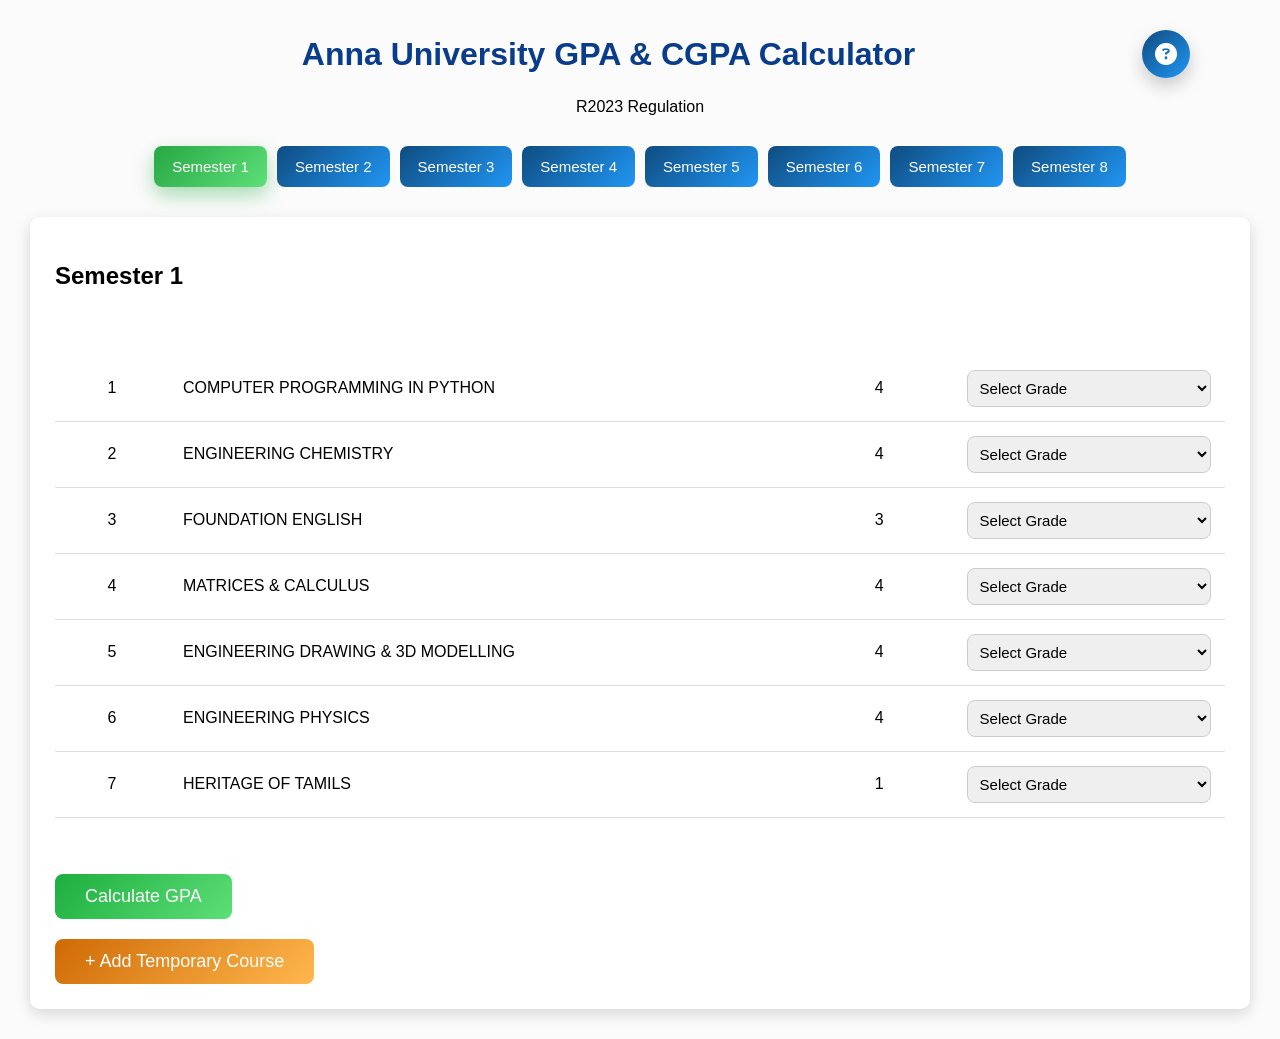
==== index.html @ ea090b00 "Add files via upload" ====
<!DOCTYPE html>
<html lang="en">

<head>

    <meta charset="UTF-8">

    <meta name="viewport" content="width=device-width, initial-scale=1.0">

    <title>Industrial Engineering CGPA Calculator</title>

    <link rel="stylesheet" href="style.css">
    <link rel="stylesheet"
    href="https://cdnjs.cloudflare.com/ajax/libs/font-awesome/6.7.2/css/all.min.css">
</head>



<body>

  <div class="container">

      <header class="top-header">

      <h1>Anna University GPA & CGPA Calculator</h1>

      <a href="guide.html" class="help-icon" target="_blank">
          <i class="fa-solid fa-circle-question"></i>
      </a>

      </header>

      </div>
      <p>R2023 Regulation</p>
      <div class="semester-tabs">

        <button class="sem-btn" onclick="showSemester(1)">Semester 1</button>
        <button class="sem-btn" onclick="showSemester(2)">Semester 2</button>
        <button class="sem-btn" onclick="showSemester(3)">Semester 3</button>
        <button class="sem-btn" onclick="showSemester(4)">Semester 4</button>
        <button class="sem-btn" onclick="showSemester(5)">Semester 5</button>
        <button class="sem-btn" onclick="showSemester(6)">Semester 6</button>
        <button class="sem-btn" onclick="showSemester(7)">Semester 7</button>
        <button class="sem-btn" onclick="showSemester(8)">Semester 8</button>

      </div>

      <div class="content" id="content"> </div>
      <div id="summary"></div>
  </div>
  <script src="data.js"></script>
  <script src="script.js"></script>

</body>



</html>
---- style.css ----
body{

    margin:0;
    padding:30px;
    background:#9f9f9f0a;
    font-family: 'Segoe UI', Tahoma, Geneva, Verdana, sans-serif;

}

.container{
    width:100%;
    max-width:1100px;
    margin:auto;

}

h1{

    text-align:center;
    color:#093c8a;

}

p{

    text-align:center;

}

.semester-tabs{

    display:flex;
    flex-wrap:wrap;
    justify-content:center;
    gap:10px;
    margin-top:30px;

}

.semester-tabs button{

    padding:12px 18px;
    border:none;
    border-radius:8px;
    cursor:pointer;
    font-size:15px;
    color:white;
    transition:all .3s ease;
    background:linear-gradient(135deg,#0f4c81,#2196f3);

}

.semester-tabs button:hover{

    transform:translateY(-3px);

    box-shadow:0 8px 10px rgba(0, 0, 0, 0.122);

}
.semester-tabs button:active{
    transform:scale(0.98);

}
.sem-btn.active{

    background:linear-gradient(135deg,#28a745,#5ddf78);

    box-shadow:0 8px 20px rgba(40,167,69,.4);

}
.content{

    margin-top:30px;
    background:white;
    padding:25px;
    border-radius:10px;
    box-shadow:0px 5px 15px rgba(0,0,0,.15);

}
.calculate-btn{

    margin-top:20px;
    padding:12px 30px;
    font-size:18px;
    border:none;
    color:white;
    border-radius:8px;
    cursor:pointer;
    background:linear-gradient(135deg,#0aa72eeb,#5ddf78);
}

.calculate-btn:hover{
    transform:translateY(-3px);
    background:#218838;

}
.calculate-btn:active{
    transform:scale(0.98);
}
.subjects-table{

    width:100%;
    border-collapse:collapse;
    margin-top:20px;

}

.subjects-table th{

    background:linear-gradient(135deg,#1669ac);
    color:white;
    padding:14px;

}

.subjects-table td{

    padding:14px;
    border-bottom:1px solid #ddd;

}

.subjects-table tr:hover{

    background:#f5f9ff;

}
.stats-container{

    display:flex;
    justify-content:space-between;
    gap:20px;
    margin-top:20px;

}

.stat-card{

    flex:1;

    background:linear-gradient(135deg,#0f4c81,#176fbd,#1872c1);
    color:white;

    padding:10px;

    border-radius:15px;

    text-align:center;
    height:90%;

    box-shadow:0 8px 20px rgba(0,0,0,.2);

    transition:.3s;

}

.stat-card:hover{

    transform:translateY(-2px);

    box-shadow:0 12px 25px rgba(0,0,0,.3);

}

.stat-label{

    font-size:17px;

    opacity:.9;

}

.stat-value{

    font-size:17px;

    font-weight:bold;

}
.grade{

    width:100%;
    padding:8px;

    border-radius:8px;

    border:1px solid #ccc;

    font-size:15px;

    cursor:pointer;

}
.result-card{

    margin-top:30px;

    background:white;

    border-radius:12px;

    padding:25px;

    box-shadow:0 8px 20px rgba(0,0,0,.15);

}

.gpa-number{

    font-size:55px;

    color:#28a745;

    font-weight:bold;

    margin:20px 0;

}
.summary-card{

    margin-top:30px;

}

.summary-grid{

    display:grid;

    grid-template-columns:repeat(4,1fr);

    gap:16px;

    margin-top:20px;

}
.semester-card{


    border-radius:14px;

    padding:16px;

    border:1px solid #e7edf5;

    box-shadow:0 5px 18px rgba(0,0,0,.08);

    text-align:center;

    transition:.3s;

}
.semester-card:not(.pending){

    background:linear-gradient(135deg,#0f4c81,#2196f3);
    color:white;

}
.semester-card:hover{

    transform:translateY(-5px);

    box-shadow:0 12px 24px rgba(0,0,0,.25);

}
.semester-gpa{
    font-weight:bold;
    font-size:26px;
    margin:8px 0 8px;

}
.semester-card p{

    margin:0;

    font-size:15px;

    opacity:.9;

}
.pending{

    background:#f3f4f6;
    color:#666;

}
.cgpa-card{
    margin:40px auto 0;
    padding:35px;
    border-radius:20px;
    background:linear-gradient(135deg,#0f4c81,#2196f3);
    color:white;
    text-align:center;
    box-shadow:0 10px 25px rgba(0,0,0,.2);
}

.cgpa-number{

    font-size:35px;

    font-weight:bold;

    margin:15px 0;

}
.cgpa-title{

    font-size:40px;
    font-weight:semi-bold;
    opacity:.9;

}
.add-course-btn{
    margin-top:20px;
    padding:12px 30px;
    font-size:18px;
    border:none;
    color:white;
    border-radius:8px;
    cursor:pointer;
    background:linear-gradient(135deg,#cf6a06,#ffb74d);
}


.add-course-btn:hover{

    transform:translateY(-3px);
    background:#cf6a06

}
.course-form{

    margin-top:25px;
    padding:22px;

    background:white;

    border-radius:14px;

    border:1px solid #d9e6f5;

    box-shadow:0 6px 18px rgba(0,0,0,.08);

}

.course-form h3{

    margin-top:0;
    color:#0f4c81;

}

.course-row{

    display:flex;
    gap:18px;
    align-items:flex-end;
    flex-wrap:wrap;

}

.input-group{

    display:flex;
    flex-direction:column;
    flex:1;
    min-width:180px;

}

.input-group label{

    font-weight:600;
    margin-bottom:6px;
    color:#444;

}

.input-group input,
.input-group select{

    padding:10px 12px;

    border:1px solid #cfd8e3;

    border-radius:8px;

    font-size:15px;

    outline:none;

    transition:.3s;

}

.input-group input:focus,
.input-group select:focus{

    border-color:#2196f3;

    box-shadow:0 0 0 3px rgba(33,150,243,.15);

}

.save-course-btn{

    margin-top:20px;

    padding:12px 28px;

    border:none;

    border-radius:8px;

    cursor:pointer;

    color:white;

    font-size:15px;

    font-weight:600;

    background:linear-gradient(135deg,#0f4c81,#2196f3);

    transition:.3s;

}

.save-course-btn:hover{

    transform:translateY(-2px);

    box-shadow:0 8px 18px rgba(33,150,243,.35);

}
.delete-btn{

    background:linear-gradient(135deg,#ff5f6d,#c81d25);

    color:white;

    border:none;

    width: 90px;

    padding:8px 14px;

    border-radius:8px;

    cursor:pointer;

    transition:.3s;

}

.delete-btn:hover{

    background:linear-gradient(135deg,#ff6b6b,#d63031);

    transform:translateY(-2px);

}
.delete-btn:active{

    transform:scale(.97);

}
.center{
    text-align:center;
}

.left{
    text-align:left;
}
.top-icons{

    position:absolute;

    top:20px;

    right:30px;

}

.help-icon{

    width:50px;

    height:50px;

    display:flex;

    justify-content:center;

    align-items:center;

    text-decoration:none;

    font-size:24px;

    color:white;

    border-radius:50%;

    background:linear-gradient(135deg,#0f4c81,#2196f3);

    box-shadow:0 8px 18px rgba(0,0,0,.2);

    transition:.3s;

}

.help-icon:hover{

    transform:translateY(-3px) scale(1.08);

    box-shadow:0 12px 25px rgba(0,0,0,.25);

}
.top-header{

    display:flex;
    justify-content:space-between;
    align-items:center;
    flex-wrap:wrap;

    gap:15px;

    margin-bottom:20px;

}

.top-header h1{

    margin:0;
    flex:1;

}

.help-icon{

    width:48px;
    height:48px;

    display:flex;
    justify-content:center;
    align-items:center;

    border-radius:50%;

    background:linear-gradient(135deg,#0f4c81,#2196f3);

    color:white;

    text-decoration:none;

    font-size:22px;

    flex-shrink:0;

}

.help-icon:hover{

    transform:scale(1.08);

}
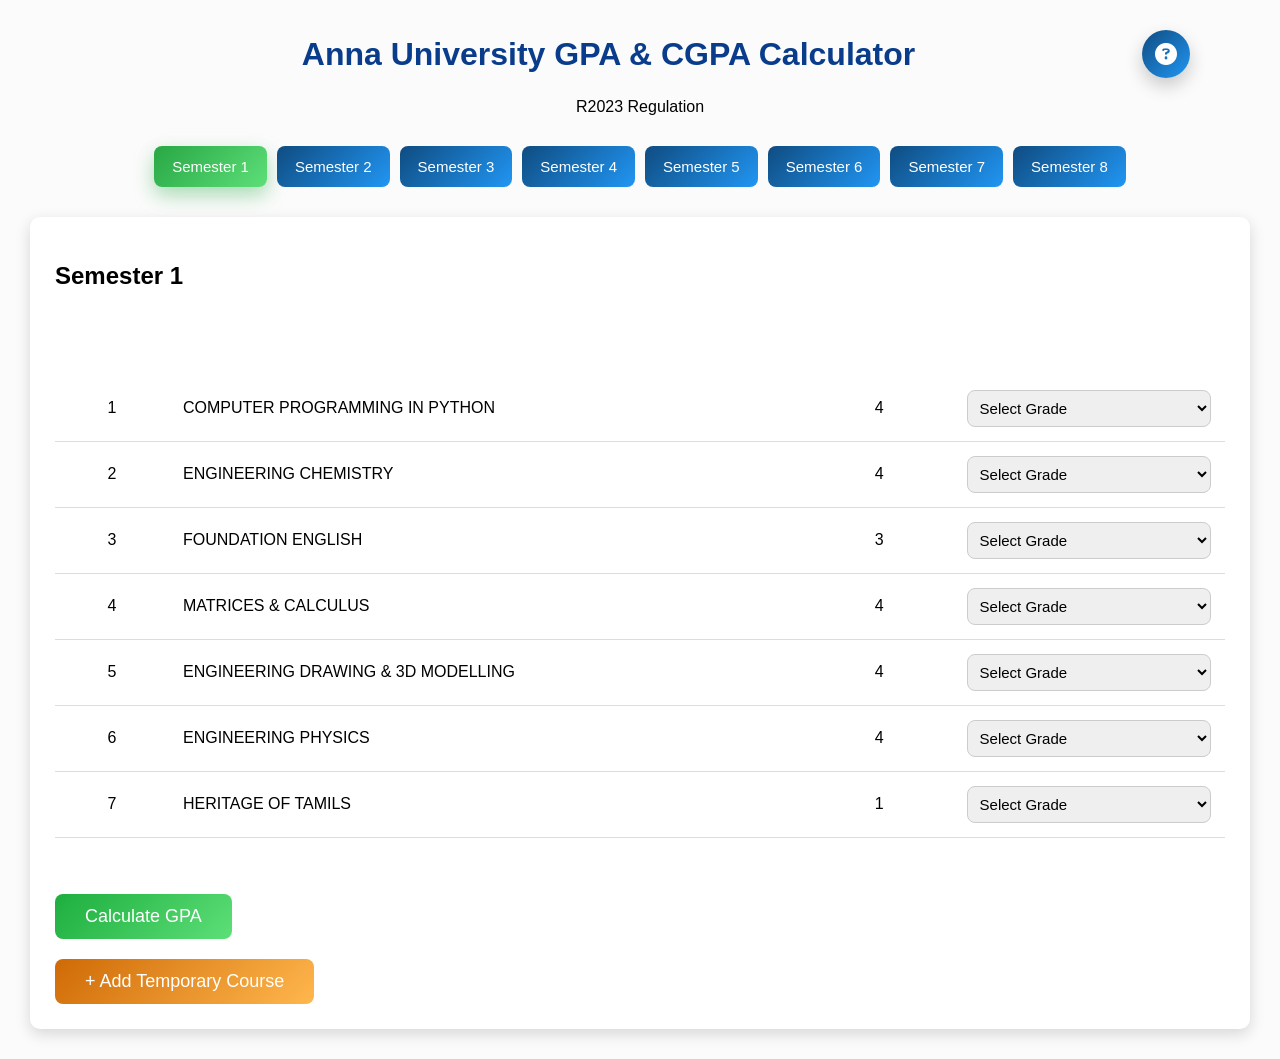
==== commit 97a4ea73: "Fix HTML formatting and ensure proper structure" ====
--- a/index.html
+++ b/index.html
@@ -55,4 +55,4 @@
 
 
 
-</html>+</html>
--- a/style.css
+++ b/style.css
@@ -121,17 +121,15 @@
 }
 
 .subjects-table tr:hover{
-
+ 
     background:#f5f9ff;
 
 }
 .stats-container{
-
-    display:flex;
-    justify-content:space-between;
+    display:grid;
+    grid-template-columns:repeat(3,1fr);
     gap:20px;
     margin-top:20px;
-
 }
 
 .stat-card{
@@ -563,4 +561,107 @@
 
     transform:scale(1.08);
 
-}+}
+.table-responsive{
+    width:100%;
+    overflow-x:auto;
+}
+/* ==========================
+   MOBILE RESPONSIVE
+========================== */
+@media (max-width: 768px) {
+
+    body{
+        padding:15px;
+    }
+
+    h1{
+        font-size:34px;
+        line-height:1.2;
+        margin-bottom:8px;
+    }
+
+    p{
+        font-size:16px;
+    }
+
+    /* Help button */
+    .help-btn{
+        position:fixed;
+        top:15px;
+        right:15px;
+        width:48px;
+        height:48px;
+        z-index:999;
+    }
+
+    /* Semester buttons */
+    .semester-tabs{
+        gap:10px;
+    }
+
+    .semester-tabs button{
+        width:130px;
+        font-size:15px;
+    }
+
+    /* Main white card */
+    .content{
+        padding:18px;
+        overflow-x:auto;
+    }
+
+    /* Tables */
+    .subjects-table{
+        min-width:600px;
+    }
+
+    /* GPA cards */
+    .stats-container{
+        display:flex;
+        flex-direction:column;
+        gap:15px;
+    }
+
+    .stat-card{
+        width:100%;
+    }
+
+    /* Dashboard */
+    .summary-grid{
+        grid-template-columns:repeat(2,1fr);
+        gap:12px;
+    }
+
+    .semester-card{
+        padding:14px;
+    }
+
+    /* CGPA Card */
+    .cgpa-card{
+        padding:25px;
+    }
+
+    .cgpa-title{
+        font-size:32px;
+    }
+
+    .cgpa-number{
+        font-size:45px;
+    }
+
+    /* Add Course form */
+    .course-row{
+        flex-direction:column;
+    }
+
+    .input-group{
+        width:100%;
+    }
+
+    .save-course-btn,
+    .calculate-btn,
+    .add-course-btn{
+        width:100%;
+    }
+}
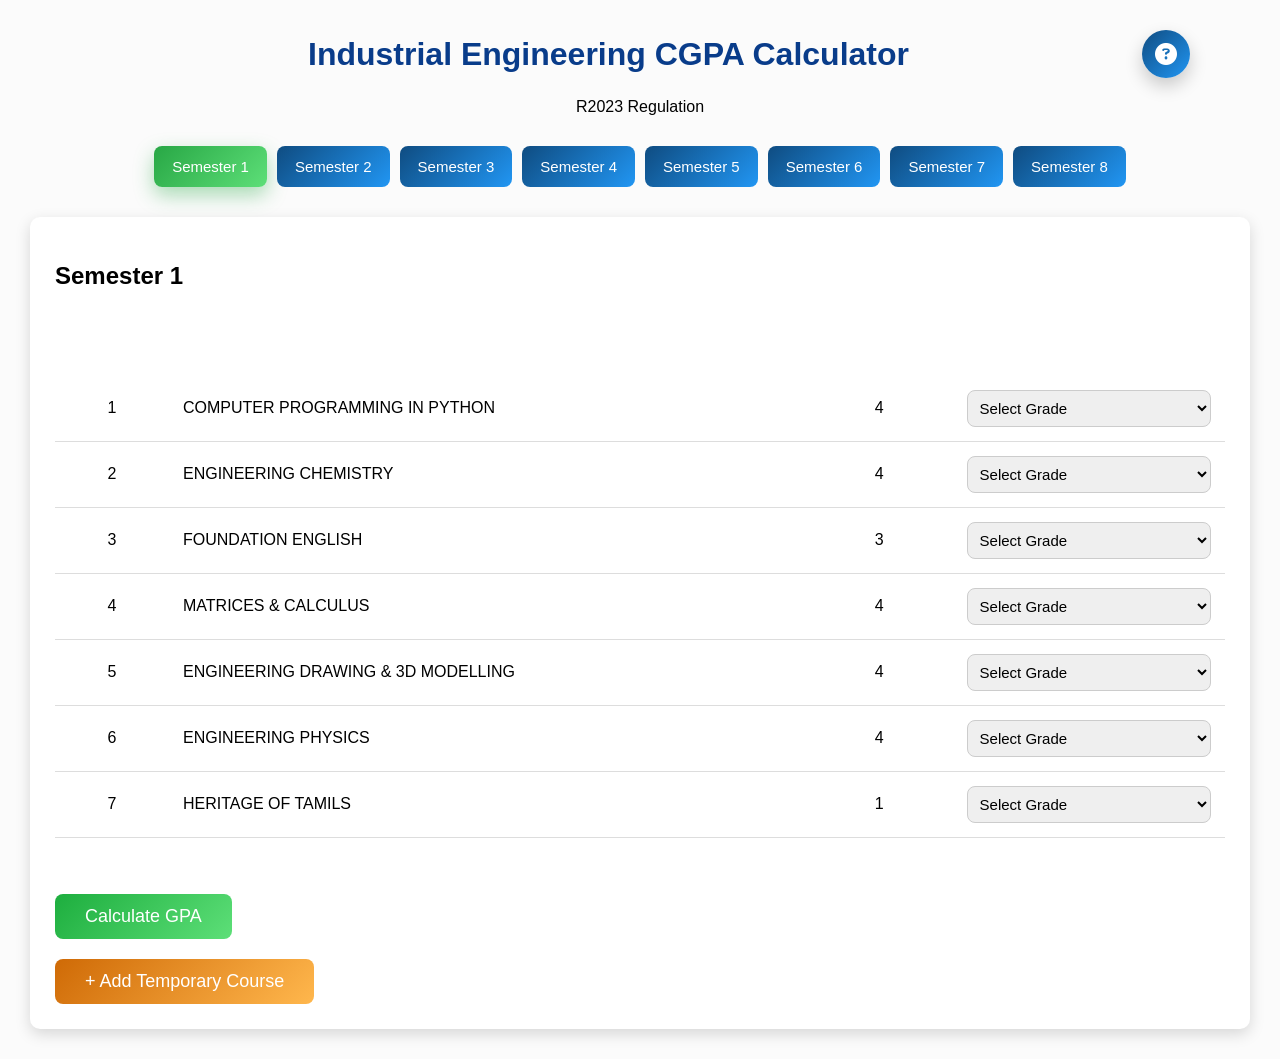
==== commit 5dbed288: "Fix header title in index.html" ====
--- a/index.html
+++ b/index.html
@@ -22,7 +22,7 @@
 
       <header class="top-header">
 
-      <h1>Anna University GPA & CGPA Calculator</h1>
+      <h1>Industrial Engineering CGPA Calculator</h1>
 
       <a href="guide.html" class="help-icon" target="_blank">
           <i class="fa-solid fa-circle-question"></i>
